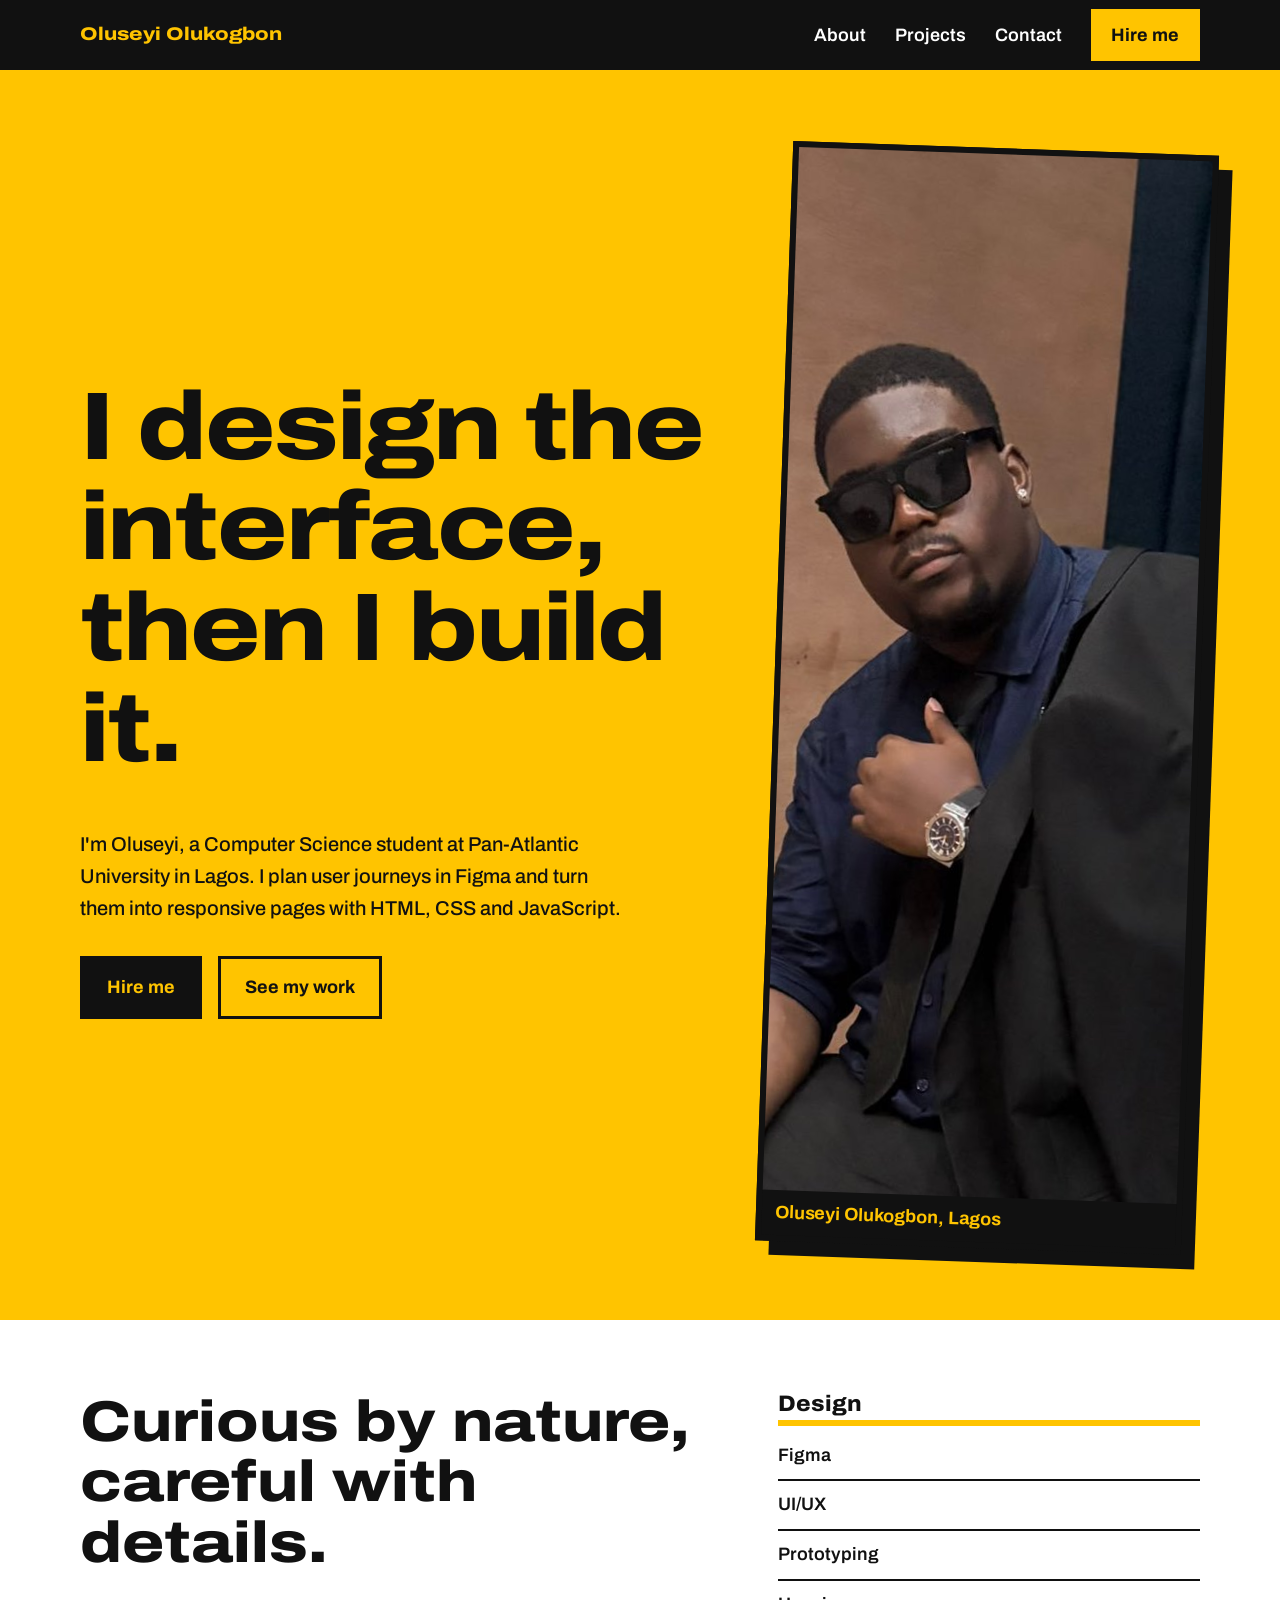
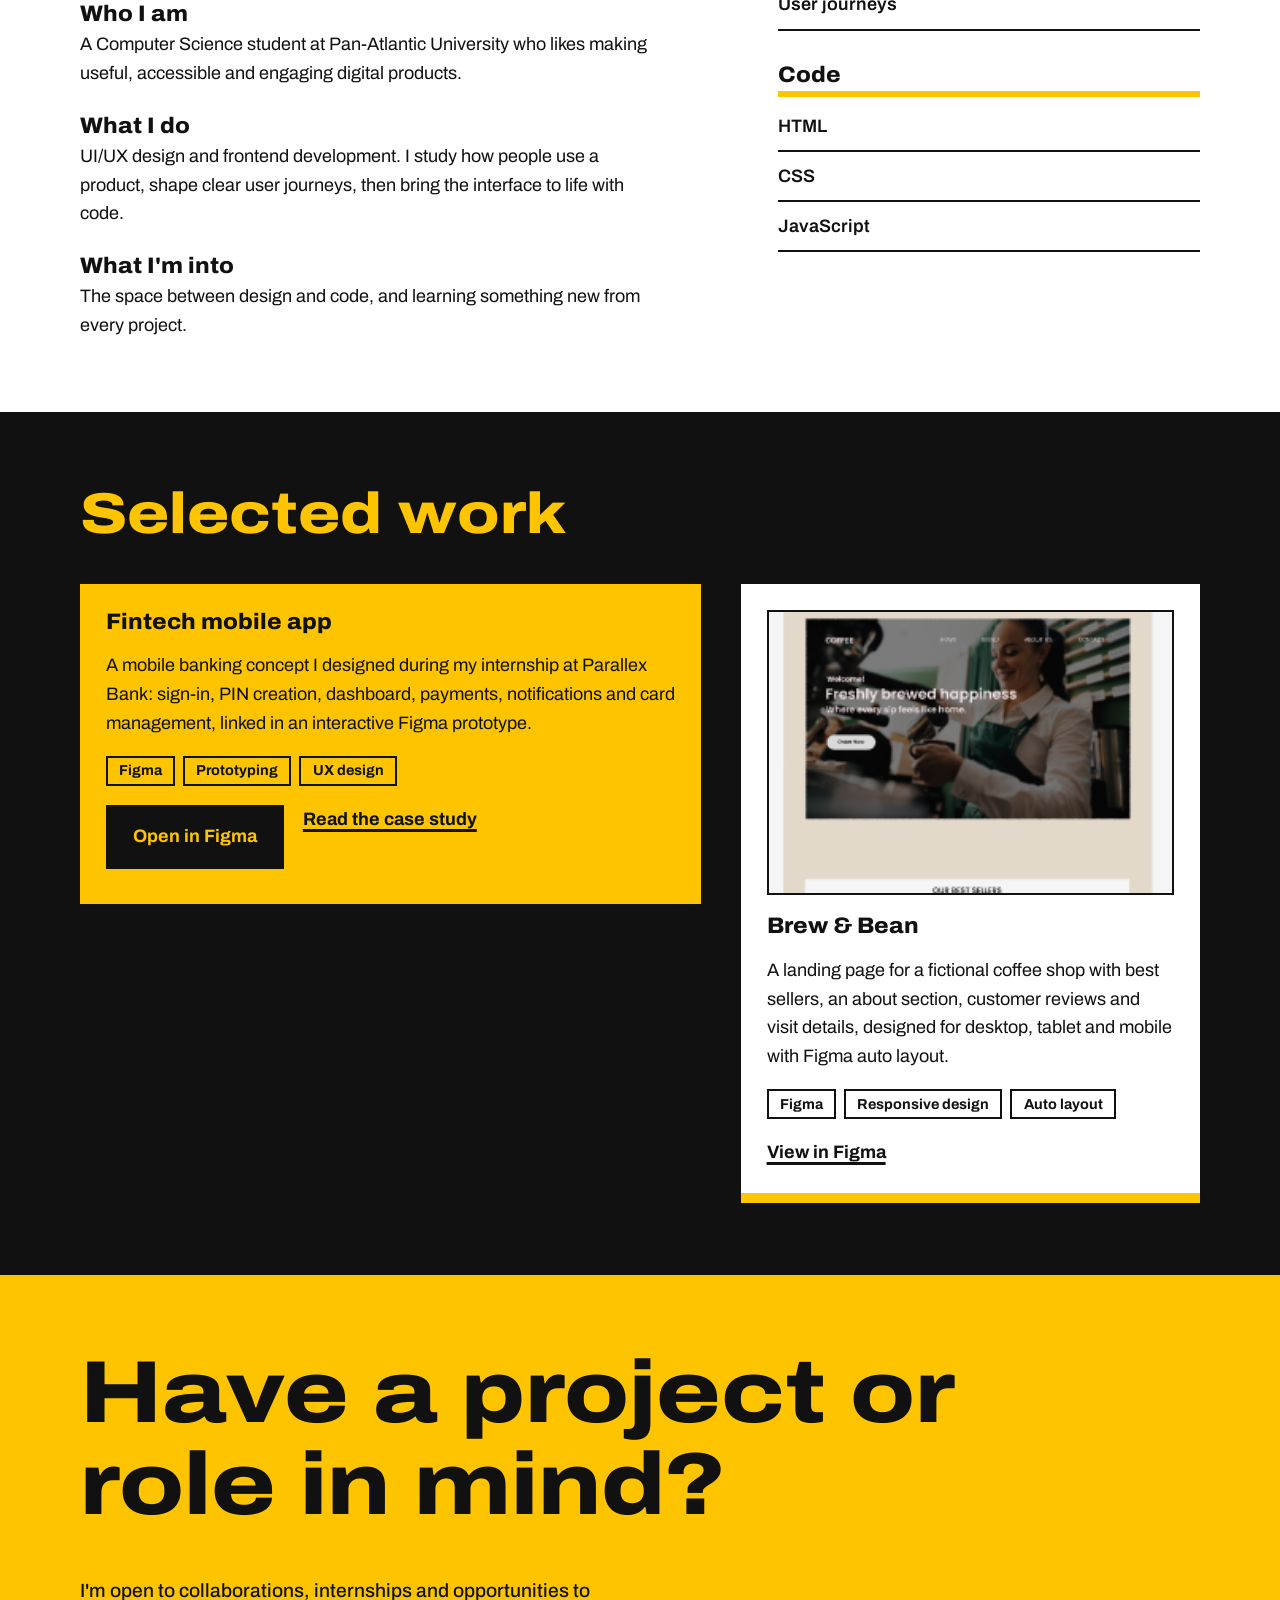
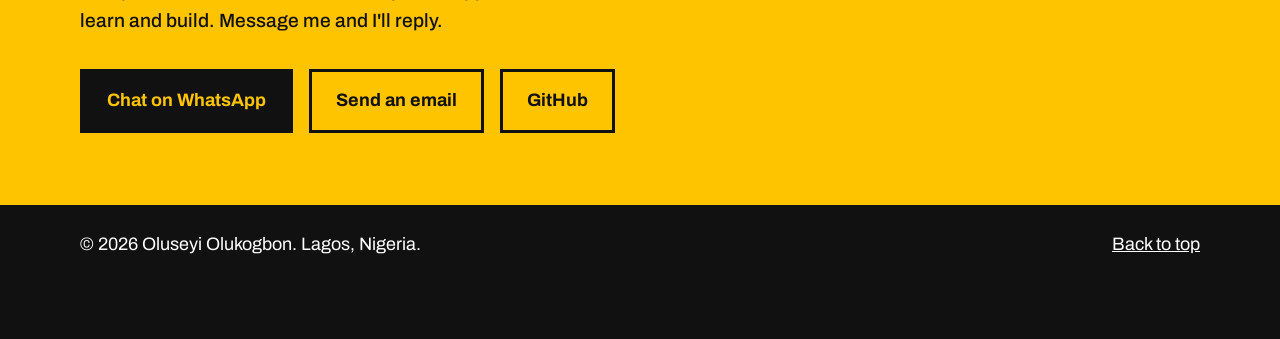
==== index.html @ bdf4d350 "Add files via upload" ====
<!DOCTYPE html>
<html lang="en">
<head>
<meta charset="UTF-8"><meta name="viewport" content="width=device-width, initial-scale=1">
<title>Oluseyi Olukogbon | UI/UX designer and frontend developer</title>
<meta name="description" content="Oluseyi Olukogbon, a Computer Science student in Lagos who designs interfaces in Figma and builds them with HTML, CSS and JavaScript.">
<link rel="preconnect" href="https://fonts.googleapis.com"><link rel="preconnect" href="https://fonts.gstatic.com" crossorigin>
<link href="https://fonts.googleapis.com/css2?family=Archivo:wdth,wght@62..125,400..800&display=swap" rel="stylesheet">
<link rel="stylesheet" href="style.css">
</head>
<body>
<header class="top"><div class="wrap">
  <a class="logo" href="#top">Oluseyi Olukogbon</a>
  <button class="menu" aria-expanded="false" aria-controls="nav">Menu</button>
  <nav id="nav" aria-label="Main"><a href="#about">About</a><a href="#projects">Projects</a><a href="#contact">Contact</a><a class="btn" data-link="whatsapp" href="#contact">Hire me</a></nav>
</div></header>
<main id="top">
<section class="hero"><div class="wrap">
  <div>
    <h1>I design the interface, then I build it.</h1>
    <p class="lead">I'm Oluseyi, a Computer Science student at Pan-Atlantic University in Lagos. I plan user journeys in Figma and turn them into responsive pages with HTML, CSS and JavaScript.</p>
    <div class="actions"><a class="btn" data-link="whatsapp" href="#contact">Hire me</a><a class="btn ghost" href="#projects">See my work</a></div>
  </div>
  <figure class="photo"><img src="assets/images/oluseyi.jpg" alt="Oluseyi Olukogbon in sunglasses, a navy shirt and a black blazer over one shoulder" width="900" height="1043"><figcaption>Oluseyi Olukogbon, Lagos</figcaption></figure>
</div></section>

<section id="about" class="about"><div class="wrap">
  <div>
    <h2>Curious by nature, careful with details.</h2>
    <h3>Who I am</h3><p>A Computer Science student at Pan-Atlantic University who likes making useful, accessible and engaging digital products.</p>
    <h3>What I do</h3><p>UI/UX design and frontend development. I study how people use a product, shape clear user journeys, then bring the interface to life with code.</p>
    <h3>What I'm into</h3><p>The space between design and code, and learning something new from every project.</p>
  </div>
  <div class="skills" aria-label="Skills">
    <h3>Design</h3><ul><li>Figma</li><li>UI/UX</li><li>Prototyping</li><li>User journeys</li></ul>
    <h3>Code</h3><ul><li>HTML</li><li>CSS</li><li>JavaScript</li></ul>
  </div>
</div></section>

<section id="projects" class="projects"><div class="wrap">
  <h2>Selected work</h2>
  <div class="grid">
    <article class="card plain">
      <h3>Fintech mobile app</h3>
      <p>A mobile banking concept I designed during my internship at Parallex Bank: sign-in, PIN creation, dashboard, payments, notifications and card management, linked in an interactive Figma prototype.</p>
      <ul class="stack"><li>Figma</li><li>Prototyping</li><li>UX design</li></ul>
      <div class="links"><a class="btn" data-link="fintech" href="#">Open in Figma</a><a href="project-fintech.html">Read the case study</a></div>
    </article>
    <article class="card">
      <img src="assets/images/brew-bean.png" alt="Brew and Bean landing page: hero with a barista and the best sellers row" loading="lazy">
      <h3>Brew &amp; Bean</h3>
      <p>A landing page for a fictional coffee shop with best sellers, an about section, customer reviews and visit details, designed for desktop, tablet and mobile with Figma auto layout.</p>
      <ul class="stack"><li>Figma</li><li>Responsive design</li><li>Auto layout</li></ul>
      <div class="links"><a data-link="brewBean" href="#">View in Figma</a></div>
    </article>
  </div>
</div></section>

<section id="contact" class="contact"><div class="wrap">
  <h2>Have a project or role in mind?</h2>
  <p>I'm open to collaborations, internships and opportunities to learn and build. Message me and I'll reply.</p>
  <div class="actions"><a class="btn" data-link="whatsapp" href="#">Chat on WhatsApp</a><a class="btn ghost" data-link="email" href="#">Send an email</a><a class="btn ghost" data-link="github" href="#">GitHub</a></div>
</div></section>
</main>
<a class="btn float-cta" data-link="whatsapp" href="#contact">Hire me</a>
<footer><div class="wrap"><span>© <span id="year"></span> Oluseyi Olukogbon. Lagos, Nigeria.</span><a href="#top">Back to top</a></div></footer>
<script src="script.js"></script>
</body>
</html>
---- style.css ----
/* Oluseyi Olukogbon portfolio. Palette borrowed from Lagos danfo buses: yellow body, black stripe. */
:root{--yellow:#ffc400;--black:#111;--white:#fff;--grey:#d9d9d9;--font:"Archivo",system-ui,sans-serif}
*{box-sizing:border-box}html{scroll-behavior:smooth}
body{margin:0;font:400 18px/1.6 var(--font);background:var(--yellow);color:var(--black)}
img{max-width:100%;display:block}a{color:inherit}
h1,h2,h3{font-weight:800;font-stretch:118%;line-height:1.05;margin:0 0 .5em}
h1{font-size:clamp(2.5rem,7.5vw,6rem);letter-spacing:-.02em}h2{font-size:clamp(2rem,5vw,3.6rem)}h3{font-size:1.4rem;font-stretch:105%}
:focus-visible{outline:3px solid var(--black);outline-offset:3px}
.wrap{width:min(1120px,92%);margin:0 auto}
section{padding:4.5rem 0}
.btn{display:inline-block;background:var(--black);color:var(--yellow);font-weight:700;text-decoration:none;padding:.9rem 1.5rem;border:3px solid var(--black);transition:transform .15s,box-shadow .15s}
.btn:hover{transform:translate(-3px,-3px);box-shadow:5px 5px 0 var(--black)}
.btn.ghost{background:transparent;color:inherit}
/* header */
.top{background:var(--black);color:var(--white);position:sticky;top:0;z-index:10;border-bottom:6px solid var(--yellow)}
.top .wrap{display:flex;align-items:center;justify-content:space-between;min-height:70px;gap:1rem}
.logo{font-weight:800;font-stretch:118%;text-decoration:none;color:var(--yellow);font-size:1.15rem}
nav{display:flex;gap:1.8rem;align-items:center}nav a{text-decoration:none;font-weight:600}nav a:hover{color:var(--yellow)}
nav .btn{background:var(--yellow);color:var(--black);border-color:var(--yellow);padding:.55rem 1.1rem}nav .btn:hover{box-shadow:4px 4px 0 var(--white)}
.menu{display:none;background:none;color:var(--white);border:2px solid var(--white);padding:.4rem .8rem;font:inherit;cursor:pointer}
/* hero */
.hero .wrap{display:grid;grid-template-columns:1.2fr .8fr;gap:3.5rem;align-items:center}
.lead{font-size:1.25rem;max-width:34rem;font-weight:500}
.actions{display:flex;flex-wrap:wrap;gap:1rem;margin-top:2rem}
.photo{margin:0;border:6px solid var(--black);box-shadow:14px 14px 0 var(--black);background:var(--black);transform:rotate(2deg)}
.photo img{width:100%;aspect-ratio:4/4.6;object-fit:cover}
.photo figcaption{background:var(--black);color:var(--yellow);font-weight:700;padding:.5rem .8rem}
/* about */
.about{background:var(--white)}
.about .wrap{display:grid;grid-template-columns:1.2fr .8fr;gap:4rem}
.about h3{margin:1.6rem 0 .3rem}.about p{margin:0;max-width:36rem}
.skills h3{border-bottom:6px solid var(--yellow);padding-bottom:.3rem;margin-top:0}
.skills ul{list-style:none;padding:0;margin:0 0 2rem}
.skills li{padding:.6rem 0;border-bottom:2px solid var(--black);font-weight:600}
/* projects */
.projects{background:var(--black);color:var(--white)}
.projects h2{color:var(--yellow)}
.grid{display:grid;grid-template-columns:1.15fr .85fr;gap:2.5rem;align-items:start;margin-top:2.5rem}
.card{background:var(--white);color:var(--black);padding:1.6rem;border-bottom:10px solid var(--yellow)}
.card.plain{background:var(--yellow)}
.card img{width:100%;margin-bottom:1.2rem;border:2px solid var(--black)}
.stack{display:flex;flex-wrap:wrap;gap:.5rem;list-style:none;padding:0;margin:1rem 0}
.stack li{font-weight:700;font-size:.9rem;border:2px solid var(--black);padding:.1rem .7rem}
.links{display:flex;gap:1.2rem;flex-wrap:wrap;margin-top:1.2rem}
.links a{font-weight:700;text-decoration-thickness:3px;text-underline-offset:4px}
.links a.btn{text-decoration:none}
/* contact */
.contact h2{font-size:clamp(2.4rem,7vw,5.5rem);max-width:15ch}
.contact p{max-width:32rem;font-weight:500;font-size:1.2rem}
footer{background:var(--black);color:var(--white);padding:1.6rem 0 5rem}
footer .wrap{display:flex;justify-content:space-between;flex-wrap:wrap;gap:1rem}
.float-cta{display:none}
/* project page */
.back{display:inline-block;margin-bottom:1.5rem;font-weight:700}
.detail{background:var(--white);padding:clamp(1.4rem,4vw,3rem);border:6px solid var(--black);box-shadow:12px 12px 0 var(--black)}
.facts{display:grid;grid-template-columns:repeat(3,1fr);gap:1.5rem;margin:2rem 0;padding:1.2rem 0;border-block:3px solid var(--black)}
.facts dt{font-weight:800}.facts dd{margin:0}
.detail h2{font-size:1.8rem;margin-top:2.6rem}.detail ul:not(.stack){padding-left:1.2rem}.detail li{margin-bottom:.4rem}
.figma{background:var(--yellow);padding:1.5rem;border:3px solid var(--black);margin:1rem 0}
.lesson{border-left:8px solid var(--yellow);padding-left:1.2rem;font-size:1.2rem;font-weight:500}
@media(max-width:860px){
.hero .wrap,.about .wrap,.grid{grid-template-columns:1fr}
.photo{max-width:380px;margin:1rem auto 0}
.menu{display:block}nav{display:none;position:absolute;top:76px;left:0;right:0;flex-direction:column;align-items:flex-start;background:var(--black);padding:1.2rem 4%;border-bottom:6px solid var(--yellow)}nav.open{display:flex}
.facts{grid-template-columns:1fr}section{padding:3rem 0}
.float-cta{display:block;position:fixed;right:4%;bottom:1rem;z-index:20;background:var(--black);color:var(--yellow);box-shadow:0 0 0 3px var(--yellow)}}
@media(prefers-reduced-motion:reduce){*{transition:none!important;scroll-behavior:auto}}
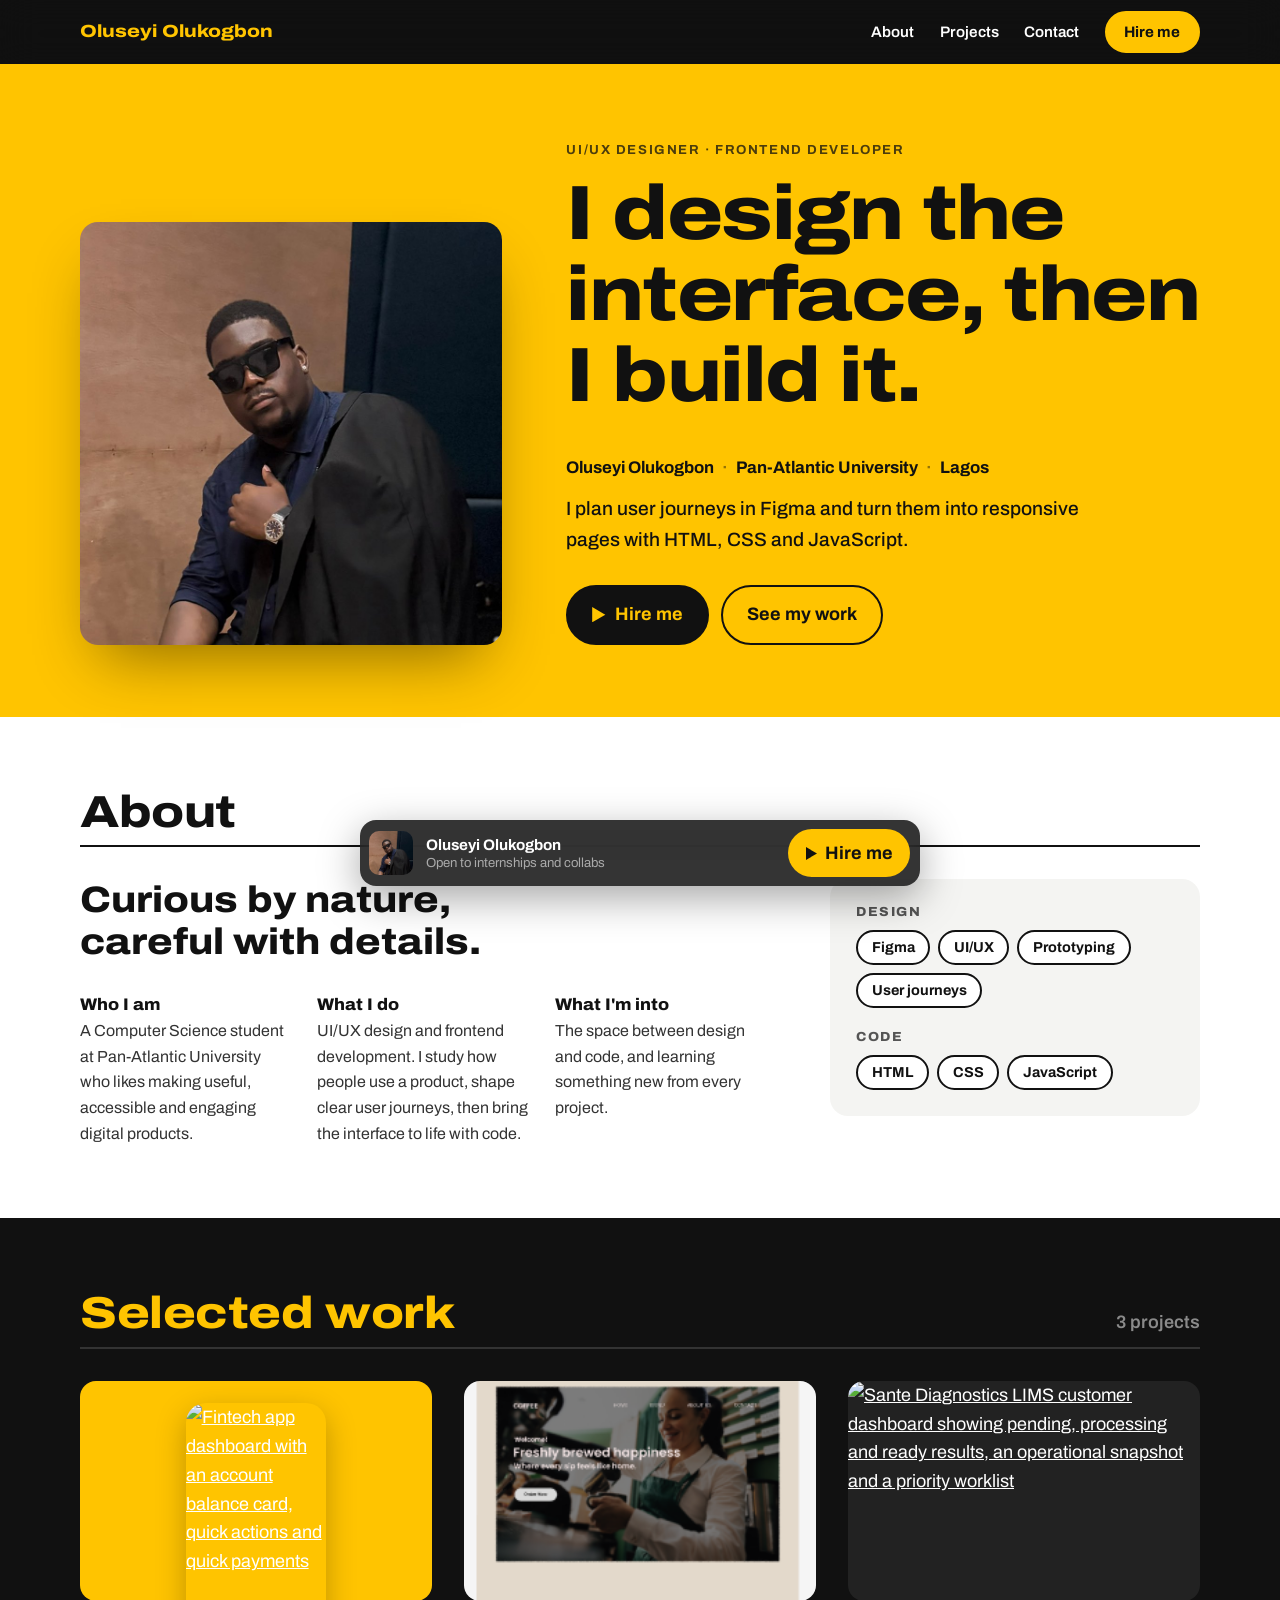
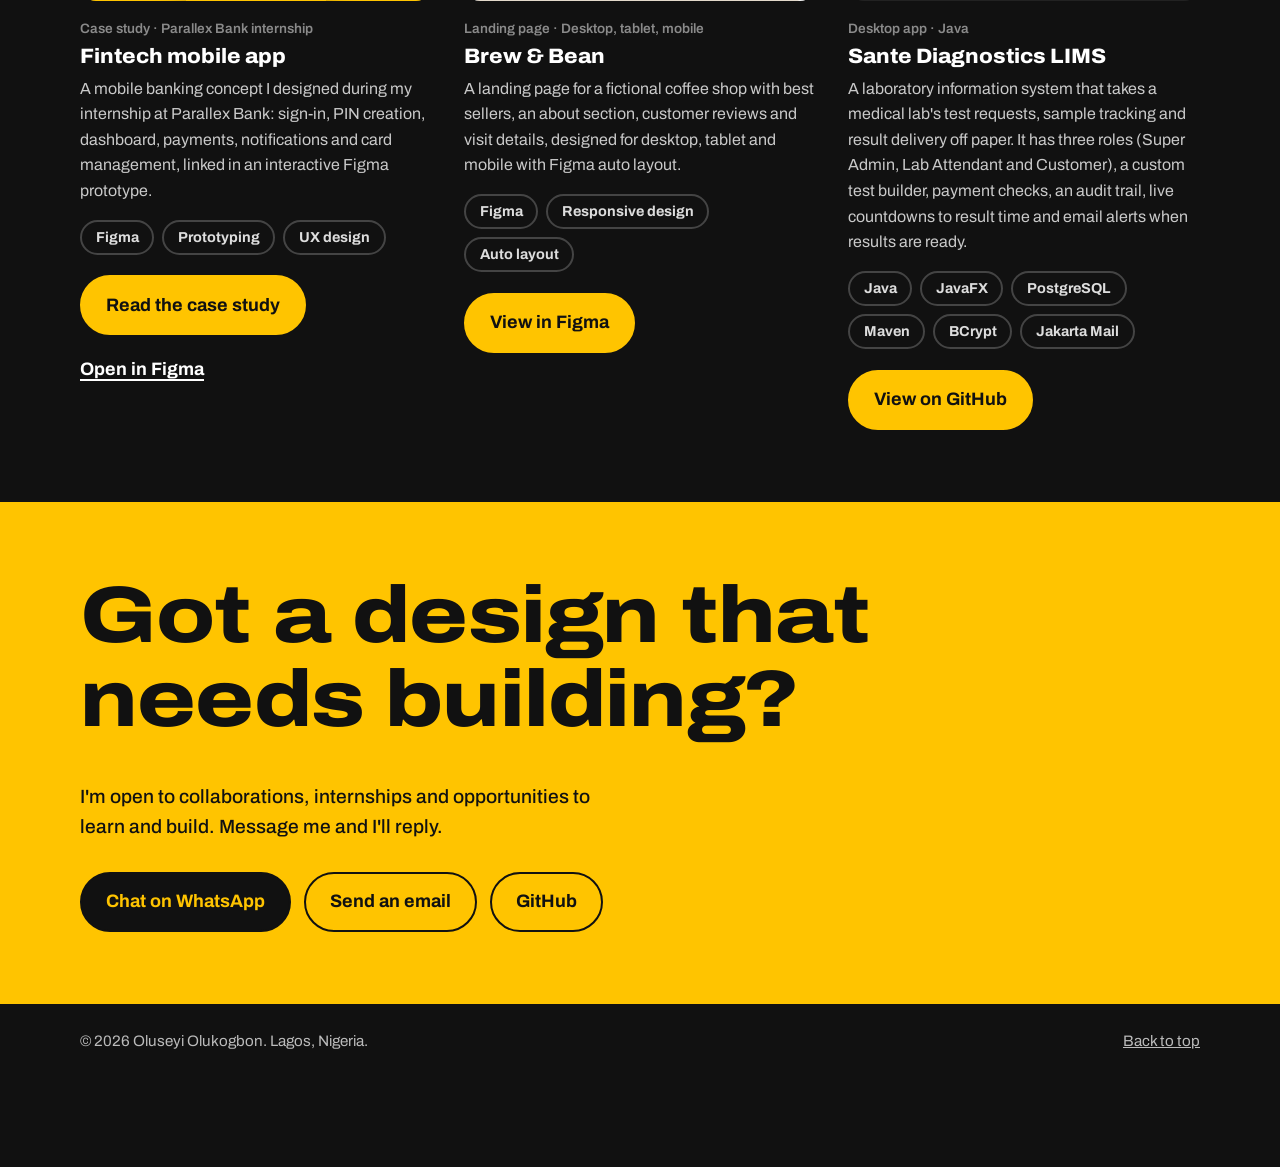
==== commit ae13eb11: "Add files via upload" ====
--- a/index.html
+++ b/index.html
@@ -12,57 +12,93 @@
 <header class="top"><div class="wrap">
   <a class="logo" href="#top">Oluseyi Olukogbon</a>
   <button class="menu" aria-expanded="false" aria-controls="nav">Menu</button>
-  <nav id="nav" aria-label="Main"><a href="#about">About</a><a href="#projects">Projects</a><a href="#contact">Contact</a><a class="btn" data-link="whatsapp" href="#contact">Hire me</a></nav>
+  <nav id="nav" aria-label="Main"><a href="#about">About</a><a href="#projects">Projects</a><a href="#contact">Contact</a><a class="btn small" data-link="whatsapp" href="#contact">Hire me</a></nav>
 </div></header>
+
 <main id="top">
 <section class="hero"><div class="wrap">
-  <div>
+  <figure class="cover">
+    <img src="assets/images/oluseyi.jpg" alt="Oluseyi Olukogbon in sunglasses, a navy shirt and a black blazer over one shoulder" width="900" height="1043">
+  </figure>
+  <div class="hero-text">
+    <p class="eyebrow">UI/UX designer · Frontend developer</p>
     <h1>I design the interface, then I build it.</h1>
-    <p class="lead">I'm Oluseyi, a Computer Science student at Pan-Atlantic University in Lagos. I plan user journeys in Figma and turn them into responsive pages with HTML, CSS and JavaScript.</p>
-    <div class="actions"><a class="btn" data-link="whatsapp" href="#contact">Hire me</a><a class="btn ghost" href="#projects">See my work</a></div>
+    <p class="byline">Oluseyi Olukogbon <span>·</span> Pan-Atlantic University <span>·</span> Lagos</p>
+    <p class="lead">I plan user journeys in Figma and turn them into responsive pages with HTML, CSS and JavaScript.</p>
+    <div class="actions">
+      <a class="btn" data-link="whatsapp" href="#contact"><svg class="play" viewBox="0 0 12 14" aria-hidden="true"><path d="M0 0l12 7-12 7z"/></svg>Hire me</a>
+      <a class="btn ghost" href="#projects">See my work</a>
+    </div>
   </div>
-  <figure class="photo"><img src="assets/images/oluseyi.jpg" alt="Oluseyi Olukogbon in sunglasses, a navy shirt and a black blazer over one shoulder" width="900" height="1043"><figcaption>Oluseyi Olukogbon, Lagos</figcaption></figure>
 </div></section>
 
 <section id="about" class="about"><div class="wrap">
-  <div>
-    <h2>Curious by nature, careful with details.</h2>
-    <h3>Who I am</h3><p>A Computer Science student at Pan-Atlantic University who likes making useful, accessible and engaging digital products.</p>
-    <h3>What I do</h3><p>UI/UX design and frontend development. I study how people use a product, shape clear user journeys, then bring the interface to life with code.</p>
-    <h3>What I'm into</h3><p>The space between design and code, and learning something new from every project.</p>
-  </div>
-  <div class="skills" aria-label="Skills">
-    <h3>Design</h3><ul><li>Figma</li><li>UI/UX</li><li>Prototyping</li><li>User journeys</li></ul>
-    <h3>Code</h3><ul><li>HTML</li><li>CSS</li><li>JavaScript</li></ul>
+  <div class="shelf-head"><h2>About</h2></div>
+  <div class="about-grid">
+    <div class="bio">
+      <p class="big">Curious by nature, careful with details.</p>
+      <div class="facts">
+        <div><h3>Who I am</h3><p>A Computer Science student at Pan-Atlantic University who likes making useful, accessible and engaging digital products.</p></div>
+        <div><h3>What I do</h3><p>UI/UX design and frontend development. I study how people use a product, shape clear user journeys, then bring the interface to life with code.</p></div>
+        <div><h3>What I'm into</h3><p>The space between design and code, and learning something new from every project.</p></div>
+      </div>
+    </div>
+    <div class="skills" aria-label="Skills">
+      <h3>Design</h3><ul class="pills"><li>Figma</li><li>UI/UX</li><li>Prototyping</li><li>User journeys</li></ul>
+      <h3>Code</h3><ul class="pills"><li>HTML</li><li>CSS</li><li>JavaScript</li></ul>
+    </div>
   </div>
 </div></section>
 
 <section id="projects" class="projects"><div class="wrap">
-  <h2>Selected work</h2>
+  <div class="shelf-head"><h2>Selected work</h2><span>3 projects</span></div>
   <div class="grid">
-    <article class="card plain">
+    <article class="card">
+      <a class="art yellow" href="project-fintech.html" aria-label="Read the Fintech mobile app case study">
+        <img src="assets/images/fintech-dashboard.png" alt="Fintech app dashboard with an account balance card, quick actions and quick payments" width="467" height="731" loading="lazy">
+      </a>
+      <p class="sub">Case study · Parallex Bank internship</p>
       <h3>Fintech mobile app</h3>
       <p>A mobile banking concept I designed during my internship at Parallex Bank: sign-in, PIN creation, dashboard, payments, notifications and card management, linked in an interactive Figma prototype.</p>
-      <ul class="stack"><li>Figma</li><li>Prototyping</li><li>UX design</li></ul>
-      <div class="links"><a class="btn" data-link="fintech" href="#">Open in Figma</a><a href="project-fintech.html">Read the case study</a></div>
+      <ul class="pills dark"><li>Figma</li><li>Prototyping</li><li>UX design</li></ul>
+      <div class="links"><a class="btn" href="project-fintech.html">Read the case study</a><a class="text-link" data-link="fintech" href="#">Open in Figma</a></div>
     </article>
     <article class="card">
-      <img src="assets/images/brew-bean.png" alt="Brew and Bean landing page: hero with a barista and the best sellers row" loading="lazy">
+      <a class="art" data-link="brewBean" href="#" aria-label="View Brew and Bean in Figma">
+        <img src="assets/images/brew-bean.png" alt="Brew and Bean landing page hero: a barista pouring coffee beside the headline Freshly brewed happiness" width="1124" height="692" loading="lazy">
+      </a>
+      <p class="sub">Landing page · Desktop, tablet, mobile</p>
       <h3>Brew &amp; Bean</h3>
       <p>A landing page for a fictional coffee shop with best sellers, an about section, customer reviews and visit details, designed for desktop, tablet and mobile with Figma auto layout.</p>
-      <ul class="stack"><li>Figma</li><li>Responsive design</li><li>Auto layout</li></ul>
-      <div class="links"><a data-link="brewBean" href="#">View in Figma</a></div>
+      <ul class="pills dark"><li>Figma</li><li>Responsive design</li><li>Auto layout</li></ul>
+      <div class="links"><a class="btn" data-link="brewBean" href="#">View in Figma</a></div>
+    </article>
+    <article class="card">
+      <a class="art wide" data-link="sante" href="#" aria-label="View the Sante Diagnostics LIMS code on GitHub">
+        <img src="assets/images/sante-lims.jpg" alt="Sante Diagnostics LIMS customer dashboard showing pending, processing and ready results, an operational snapshot and a priority worklist" width="1600" height="822" loading="lazy">
+      </a>
+      <p class="sub">Desktop app · Java</p>
+      <h3>Sante Diagnostics LIMS</h3>
+      <p>A laboratory information system that takes a medical lab's test requests, sample tracking and result delivery off paper. It has three roles (Super Admin, Lab Attendant and Customer), a custom test builder, payment checks, an audit trail, live countdowns to result time and email alerts when results are ready.</p>
+      <ul class="pills dark"><li>Java</li><li>JavaFX</li><li>PostgreSQL</li><li>Maven</li><li>BCrypt</li><li>Jakarta Mail</li></ul>
+      <div class="links"><a class="btn" data-link="sante" href="#">View on GitHub</a></div>
     </article>
   </div>
 </div></section>
 
 <section id="contact" class="contact"><div class="wrap">
-  <h2>Have a project or role in mind?</h2>
+  <h2>Got a design that needs building?</h2>
   <p>I'm open to collaborations, internships and opportunities to learn and build. Message me and I'll reply.</p>
   <div class="actions"><a class="btn" data-link="whatsapp" href="#">Chat on WhatsApp</a><a class="btn ghost" data-link="email" href="#">Send an email</a><a class="btn ghost" data-link="github" href="#">GitHub</a></div>
 </div></section>
 </main>
-<a class="btn float-cta" data-link="whatsapp" href="#contact">Hire me</a>
+
+<div class="player" role="complementary" aria-label="Quick contact">
+  <img src="assets/images/oluseyi.jpg" alt="" width="44" height="44">
+  <div class="now"><b>Oluseyi Olukogbon</b><span>Open to internships and collabs</span></div>
+  <a class="play-btn" data-link="whatsapp" href="#contact"><svg viewBox="0 0 12 14" aria-hidden="true"><path d="M0 0l12 7-12 7z"/></svg><span>Hire me</span></a>
+</div>
+
 <footer><div class="wrap"><span>© <span id="year"></span> Oluseyi Olukogbon. Lagos, Nigeria.</span><a href="#top">Back to top</a></div></footer>
 <script src="script.js"></script>
 </body>
--- a/style.css
+++ b/style.css
@@ -1,67 +1,130 @@
-/* Oluseyi Olukogbon portfolio. Palette borrowed from Lagos danfo buses: yellow body, black stripe. */
-:root{--yellow:#ffc400;--black:#111;--white:#fff;--grey:#d9d9d9;--font:"Archivo",system-ui,sans-serif}
-*{box-sizing:border-box}html{scroll-behavior:smooth}
-body{margin:0;font:400 18px/1.6 var(--font);background:var(--yellow);color:var(--black)}
-img{max-width:100%;display:block}a{color:inherit}
+/* Oluseyi Olukogbon portfolio. Palette borrowed from Lagos danfo buses: yellow body, black stripe.
+   softer corners, music app style shelves, mini player at the bottom for contact */
+:root{--yellow:#ffc400;--black:#111;--ink:#1b1b1b;--white:#fff;--grey:#d9d9d9;--muted:#8a8a8a;--soft:#f4f4f2;--font:"Archivo",system-ui,sans-serif}
+*{box-sizing:border-box}[hidden]{display:none!important}html{scroll-behavior:smooth;scroll-padding-top:80px}
+body{margin:0;overflow-x:clip;font:400 18px/1.6 var(--font);background:var(--black);color:var(--black);padding-bottom:88px}
+img{max-width:100%;display:block;height:auto}a{color:inherit}
 h1,h2,h3{font-weight:800;font-stretch:118%;line-height:1.05;margin:0 0 .5em}
-h1{font-size:clamp(2.5rem,7.5vw,6rem);letter-spacing:-.02em}h2{font-size:clamp(2rem,5vw,3.6rem)}h3{font-size:1.4rem;font-stretch:105%}
+h1{font-size:clamp(2.4rem,6vw,5rem);letter-spacing:-.02em}h2{font-size:clamp(1.8rem,4vw,2.8rem);letter-spacing:-.01em}h3{font-size:1.3rem;font-stretch:105%}
 :focus-visible{outline:3px solid var(--black);outline-offset:3px}
-.wrap{width:min(1120px,92%);margin:0 auto}
+.wrap{width:min(1120px,100% - 32px);margin:0 auto}
 section{padding:4.5rem 0}
-.btn{display:inline-block;background:var(--black);color:var(--yellow);font-weight:700;text-decoration:none;padding:.9rem 1.5rem;border:3px solid var(--black);transition:transform .15s,box-shadow .15s}
-.btn:hover{transform:translate(-3px,-3px);box-shadow:5px 5px 0 var(--black)}
+
+.btn{display:inline-flex;align-items:center;gap:.55rem;background:var(--black);color:var(--yellow);font-weight:700;text-decoration:none;padding:.85rem 1.5rem;border:2px solid var(--black);border-radius:999px;transition:transform .15s,background .15s}
+.btn:hover{transform:scale(1.04)}
 .btn.ghost{background:transparent;color:inherit}
-/* header */
-.top{background:var(--black);color:var(--white);position:sticky;top:0;z-index:10;border-bottom:6px solid var(--yellow)}
-.top .wrap{display:flex;align-items:center;justify-content:space-between;min-height:70px;gap:1rem}
-.logo{font-weight:800;font-stretch:118%;text-decoration:none;color:var(--yellow);font-size:1.15rem}
-nav{display:flex;gap:1.8rem;align-items:center}nav a{text-decoration:none;font-weight:600}nav a:hover{color:var(--yellow)}
-nav .btn{background:var(--yellow);color:var(--black);border-color:var(--yellow);padding:.55rem 1.1rem}nav .btn:hover{box-shadow:4px 4px 0 var(--white)}
-.menu{display:none;background:none;color:var(--white);border:2px solid var(--white);padding:.4rem .8rem;font:inherit;cursor:pointer}
-/* hero */
-.hero .wrap{display:grid;grid-template-columns:1.2fr .8fr;gap:3.5rem;align-items:center}
-.lead{font-size:1.25rem;max-width:34rem;font-weight:500}
-.actions{display:flex;flex-wrap:wrap;gap:1rem;margin-top:2rem}
-.photo{margin:0;border:6px solid var(--black);box-shadow:14px 14px 0 var(--black);background:var(--black);transform:rotate(2deg)}
-.photo img{width:100%;aspect-ratio:4/4.6;object-fit:cover}
-.photo figcaption{background:var(--black);color:var(--yellow);font-weight:700;padding:.5rem .8rem}
+.btn.small{padding:.45rem 1.1rem}
+.play{width:.75em;height:.85em;fill:currentColor}
+
+/* header, frosted like a music app */
+.top{position:sticky;top:0;z-index:10;background:rgb(17 17 17/.82);-webkit-backdrop-filter:saturate(180%) blur(18px);backdrop-filter:saturate(180%) blur(18px);color:var(--white);border-bottom:3px solid var(--yellow)}
+.top .wrap{display:flex;align-items:center;justify-content:space-between;min-height:64px;gap:1rem}
+.logo{font-weight:800;font-stretch:118%;text-decoration:none;color:var(--yellow);font-size:1.1rem}
+nav{display:flex;gap:1.6rem;align-items:center}nav a{text-decoration:none;font-weight:600;font-size:.95rem}nav a:not(.btn):hover{color:var(--yellow)}
+nav .btn{background:var(--yellow);color:var(--black);border-color:var(--yellow)}
+.menu{display:none;background:none;color:var(--white);border:2px solid #555;border-radius:999px;padding:.35rem .9rem;font:inherit;cursor:pointer}
+
+/* hero, laid out like an artist page */
+.hero{background:var(--yellow)}
+.hero .wrap{display:grid;grid-template-columns:.8fr 1.2fr;gap:clamp(2rem,5vw,4rem);align-items:end}
+.cover{margin:0;border-radius:18px;overflow:hidden;box-shadow:0 30px 60px -20px rgb(0 0 0/.45)}
+.hero .cover img{width:100%;aspect-ratio:1;object-fit:cover;object-position:50% 20%}
+.eyebrow{font-weight:700;font-size:.82rem;letter-spacing:.12em;text-transform:uppercase;margin:0 0 .9rem;opacity:.75}
+.byline{font-weight:700;font-size:1.05rem;margin:0 0 .8rem}.byline span{opacity:.45;margin:0 .3rem}
+.lead{font-size:1.2rem;max-width:34rem;font-weight:500;margin:0}
+.actions{display:flex;flex-wrap:wrap;gap:.8rem;margin-top:1.8rem}
+
+/* shelf headings */
+.shelf-head{display:flex;align-items:baseline;justify-content:space-between;gap:1rem;border-bottom:2px solid currentColor;padding-bottom:.6rem;margin-bottom:2rem}
+.shelf-head h2{margin:0}.shelf-head span{font-weight:600;color:var(--muted)}
+
 /* about */
 .about{background:var(--white)}
-.about .wrap{display:grid;grid-template-columns:1.2fr .8fr;gap:4rem}
-.about h3{margin:1.6rem 0 .3rem}.about p{margin:0;max-width:36rem}
-.skills h3{border-bottom:6px solid var(--yellow);padding-bottom:.3rem;margin-top:0}
-.skills ul{list-style:none;padding:0;margin:0 0 2rem}
-.skills li{padding:.6rem 0;border-bottom:2px solid var(--black);font-weight:600}
-/* projects */
+.about-grid{display:grid;grid-template-columns:1.3fr .7fr;gap:clamp(2rem,5vw,4rem)}
+.big{font-weight:800;font-stretch:112%;font-size:clamp(1.6rem,3.2vw,2.3rem);line-height:1.15;margin:0 0 2rem;max-width:20ch}
+.facts{display:grid;grid-template-columns:repeat(3,1fr);gap:1.6rem}
+.facts h3{font-size:1.05rem;margin-bottom:.3rem}.facts p{margin:0;font-size:1rem;color:#333}
+.skills{background:var(--soft);border-radius:18px;padding:1.6rem;align-self:start}
+.skills h3{font-size:.82rem;letter-spacing:.12em;text-transform:uppercase;color:#555;margin:0 0 .7rem}
+.skills .pills+h3{margin-top:1.4rem}
+.pills{display:flex;flex-wrap:wrap;gap:.5rem;list-style:none;padding:0;margin:0}
+.pills li{font-weight:700;font-size:.9rem;background:var(--white);border:2px solid var(--black);padding:.25rem .85rem;border-radius:999px}
+.pills.dark li{background:transparent;border-color:#444;color:#ddd}
+
+/* projects shelf */
 .projects{background:var(--black);color:var(--white)}
-.projects h2{color:var(--yellow)}
-.grid{display:grid;grid-template-columns:1.15fr .85fr;gap:2.5rem;align-items:start;margin-top:2.5rem}
-.card{background:var(--white);color:var(--black);padding:1.6rem;border-bottom:10px solid var(--yellow)}
-.card.plain{background:var(--yellow)}
-.card img{width:100%;margin-bottom:1.2rem;border:2px solid var(--black)}
-.stack{display:flex;flex-wrap:wrap;gap:.5rem;list-style:none;padding:0;margin:1rem 0}
-.stack li{font-weight:700;font-size:.9rem;border:2px solid var(--black);padding:.1rem .7rem}
-.links{display:flex;gap:1.2rem;flex-wrap:wrap;margin-top:1.2rem}
-.links a{font-weight:700;text-decoration-thickness:3px;text-underline-offset:4px}
-.links a.btn{text-decoration:none}
+.projects .shelf-head{border-color:#333}.projects h2{color:var(--yellow)}
+.grid{display:grid;grid-template-columns:repeat(3,1fr);gap:2rem;align-items:start}
+.card p{color:#c9c9c9;margin:0 0 .2rem;font-size:1rem}
+.card .sub{font-size:.85rem;font-weight:600;color:var(--muted);margin:1.1rem 0 .35rem}
+.card h3{margin-bottom:.5rem}
+.card .pills{margin:1rem 0 1.3rem}
+.art{display:block;border-radius:16px;overflow:hidden;aspect-ratio:16/10;background:#222;transition:transform .25s}
+.art:hover{transform:translateY(-4px)}
+.art img{width:100%;height:100%;object-fit:cover;object-position:top}
+.art.wide img{object-position:left top}
+.art.yellow{background:var(--yellow);display:grid;place-items:end center;padding-top:1.4rem}
+.art.yellow img{width:40%;height:auto;object-fit:contain;border-radius:20px 20px 0 0;box-shadow:0 10px 30px rgb(0 0 0/.25)}
+.links{display:flex;gap:1.2rem;flex-wrap:wrap;align-items:center}
+.projects .btn{background:var(--yellow);color:var(--black);border-color:var(--yellow)}
+.text-link{font-weight:700;text-decoration-thickness:2px;text-underline-offset:4px}.text-link:hover{color:var(--yellow)}
+
 /* contact */
-.contact h2{font-size:clamp(2.4rem,7vw,5.5rem);max-width:15ch}
+.contact{background:var(--yellow)}
+.contact h2{font-size:clamp(2.4rem,7vw,5rem);max-width:14ch}
 .contact p{max-width:32rem;font-weight:500;font-size:1.2rem}
-footer{background:var(--black);color:var(--white);padding:1.6rem 0 5rem}
+
+/* mini player */
+.player{position:fixed;left:50%;bottom:14px;transform:translateX(-50%);z-index:20;width:min(560px,100% - 24px);display:flex;align-items:center;gap:.8rem;padding:.55rem .6rem .55rem .55rem;background:rgb(24 24 24/.88);-webkit-backdrop-filter:saturate(180%) blur(20px);backdrop-filter:saturate(180%) blur(20px);color:var(--white);border-radius:16px;box-shadow:0 12px 40px rgb(0 0 0/.35)}
+.player img{width:44px;height:44px;border-radius:10px;object-fit:cover;object-position:50% 20%}
+.now{display:flex;flex-direction:column;line-height:1.25;min-width:0;flex:1}
+.now b{font-size:.95rem}.now span{font-size:.82rem;color:#aaa;white-space:nowrap;overflow:hidden;text-overflow:ellipsis}
+.play-btn{display:inline-flex;align-items:center;gap:.5rem;background:var(--yellow);color:var(--black);font-weight:700;text-decoration:none;padding:.6rem 1.1rem;border-radius:999px;flex:none}
+.play-btn svg{width:11px;height:13px;fill:currentColor}
+
+footer{background:var(--black);color:#bbb;padding:1.6rem 0;font-size:.95rem}
 footer .wrap{display:flex;justify-content:space-between;flex-wrap:wrap;gap:1rem}
-.float-cta{display:none}
-/* project page */
-.back{display:inline-block;margin-bottom:1.5rem;font-weight:700}
-.detail{background:var(--white);padding:clamp(1.4rem,4vw,3rem);border:6px solid var(--black);box-shadow:12px 12px 0 var(--black)}
-.facts{display:grid;grid-template-columns:repeat(3,1fr);gap:1.5rem;margin:2rem 0;padding:1.2rem 0;border-block:3px solid var(--black)}
-.facts dt{font-weight:800}.facts dd{margin:0}
-.detail h2{font-size:1.8rem;margin-top:2.6rem}.detail ul:not(.stack){padding-left:1.2rem}.detail li{margin-bottom:.4rem}
-.figma{background:var(--yellow);padding:1.5rem;border:3px solid var(--black);margin:1rem 0}
-.lesson{border-left:8px solid var(--yellow);padding-left:1.2rem;font-size:1.2rem;font-weight:500}
+
+/* case study, laid out like an album page */
+.album{background:var(--yellow);padding-top:2.5rem}
+.back{display:inline-block;margin-bottom:1.8rem;font-weight:700;text-decoration:none}.back:hover{text-decoration:underline}
+.album-head{display:grid;grid-template-columns:.75fr 1.25fr;gap:clamp(2rem,5vw,4rem);align-items:end}
+.cover.yellow{background:var(--black);aspect-ratio:1;display:grid;place-items:end center;padding-top:2rem}
+.cover.yellow img{width:52%;border-radius:22px 22px 0 0}
+.album h1{font-size:clamp(2.4rem,5.5vw,4.4rem)}
+.meta{display:flex;flex-wrap:wrap;gap:.6rem 2.2rem;margin:1.8rem 0 0;padding-top:1rem;border-top:2px solid var(--black)}
+.meta dt{font-size:.78rem;letter-spacing:.1em;text-transform:uppercase;font-weight:700;opacity:.65}.meta dd{margin:0;font-weight:600}
+.case{background:var(--white)}
+.narrow{width:min(820px,100% - 32px)}
+.case h2{font-size:1.7rem;margin:2.8rem 0 .9rem}.case h2:first-child{margin-top:0}
+.case p{color:#333}
+.tracks{list-style:none;counter-reset:t;padding:0;margin:0;border-top:1px solid #e3e3e0}
+.tracks li{counter-increment:t;display:grid;grid-template-columns:2.2rem 1fr auto;gap:1rem;align-items:center;padding:.85rem .6rem;border-bottom:1px solid #e3e3e0;border-radius:8px}
+.tracks li::before{content:counter(t);color:var(--muted);font-weight:600;text-align:right}
+.tracks li:hover{background:var(--soft)}
+.tracks em{font-style:normal;font-size:.85rem;color:var(--muted);font-weight:600}
+.shots{display:flex;gap:1.5rem;overflow-x:auto;scroll-snap-type:x mandatory;padding:.4rem 0 1rem}
+.shots figure{margin:0;flex:0 0 min(260px,70%);scroll-snap-align:start}
+.shots img{border-radius:18px;background:var(--yellow);padding:1.2rem 1.2rem 0;box-shadow:0 14px 30px -14px rgb(0 0 0/.35)}
+.shots figcaption{margin-top:.8rem;font-size:.92rem;color:var(--muted)}.shots figcaption b{display:block;color:var(--black);font-size:1rem}
+.note a{font-weight:700}
+.lesson{border-left:6px solid var(--yellow);padding-left:1.2rem;font-size:1.25rem;font-weight:600;color:var(--black)!important}
+.more{margin-top:2.6rem}
+
+@media(max-width:1060px) and (min-width:861px){.grid{grid-template-columns:repeat(2,1fr)}}
 @media(max-width:860px){
-.hero .wrap,.about .wrap,.grid{grid-template-columns:1fr}
-.photo{max-width:380px;margin:1rem auto 0}
-.menu{display:block}nav{display:none;position:absolute;top:76px;left:0;right:0;flex-direction:column;align-items:flex-start;background:var(--black);padding:1.2rem 4%;border-bottom:6px solid var(--yellow)}nav.open{display:flex}
-.facts{grid-template-columns:1fr}section{padding:3rem 0}
-.float-cta{display:block;position:fixed;right:4%;bottom:1rem;z-index:20;background:var(--black);color:var(--yellow);box-shadow:0 0 0 3px var(--yellow)}}
-@media(prefers-reduced-motion:reduce){*{transition:none!important;scroll-behavior:auto}}
+  .hero .wrap,.about-grid,.grid,.album-head{grid-template-columns:1fr}
+  .grid{gap:3rem}
+  .hero .cover,.album .cover{max-width:340px}
+  .facts{grid-template-columns:1fr}
+  .menu{display:block}
+  nav{display:none;position:absolute;top:100%;left:0;right:0;flex-direction:column;align-items:flex-start;background:var(--black);padding:1.2rem 16px;border-bottom:3px solid var(--yellow)}
+  nav.open{display:flex}
+  section{padding:3rem 0}
+}
+@media(max-width:480px){
+  body{font-size:16px}
+  .now span{display:none}
+  .tracks li{grid-template-columns:1.6rem 1fr}.tracks em{display:none}
+}
+@media(prefers-reduced-motion:reduce){*{transition:none!important;scroll-behavior:auto!important}}
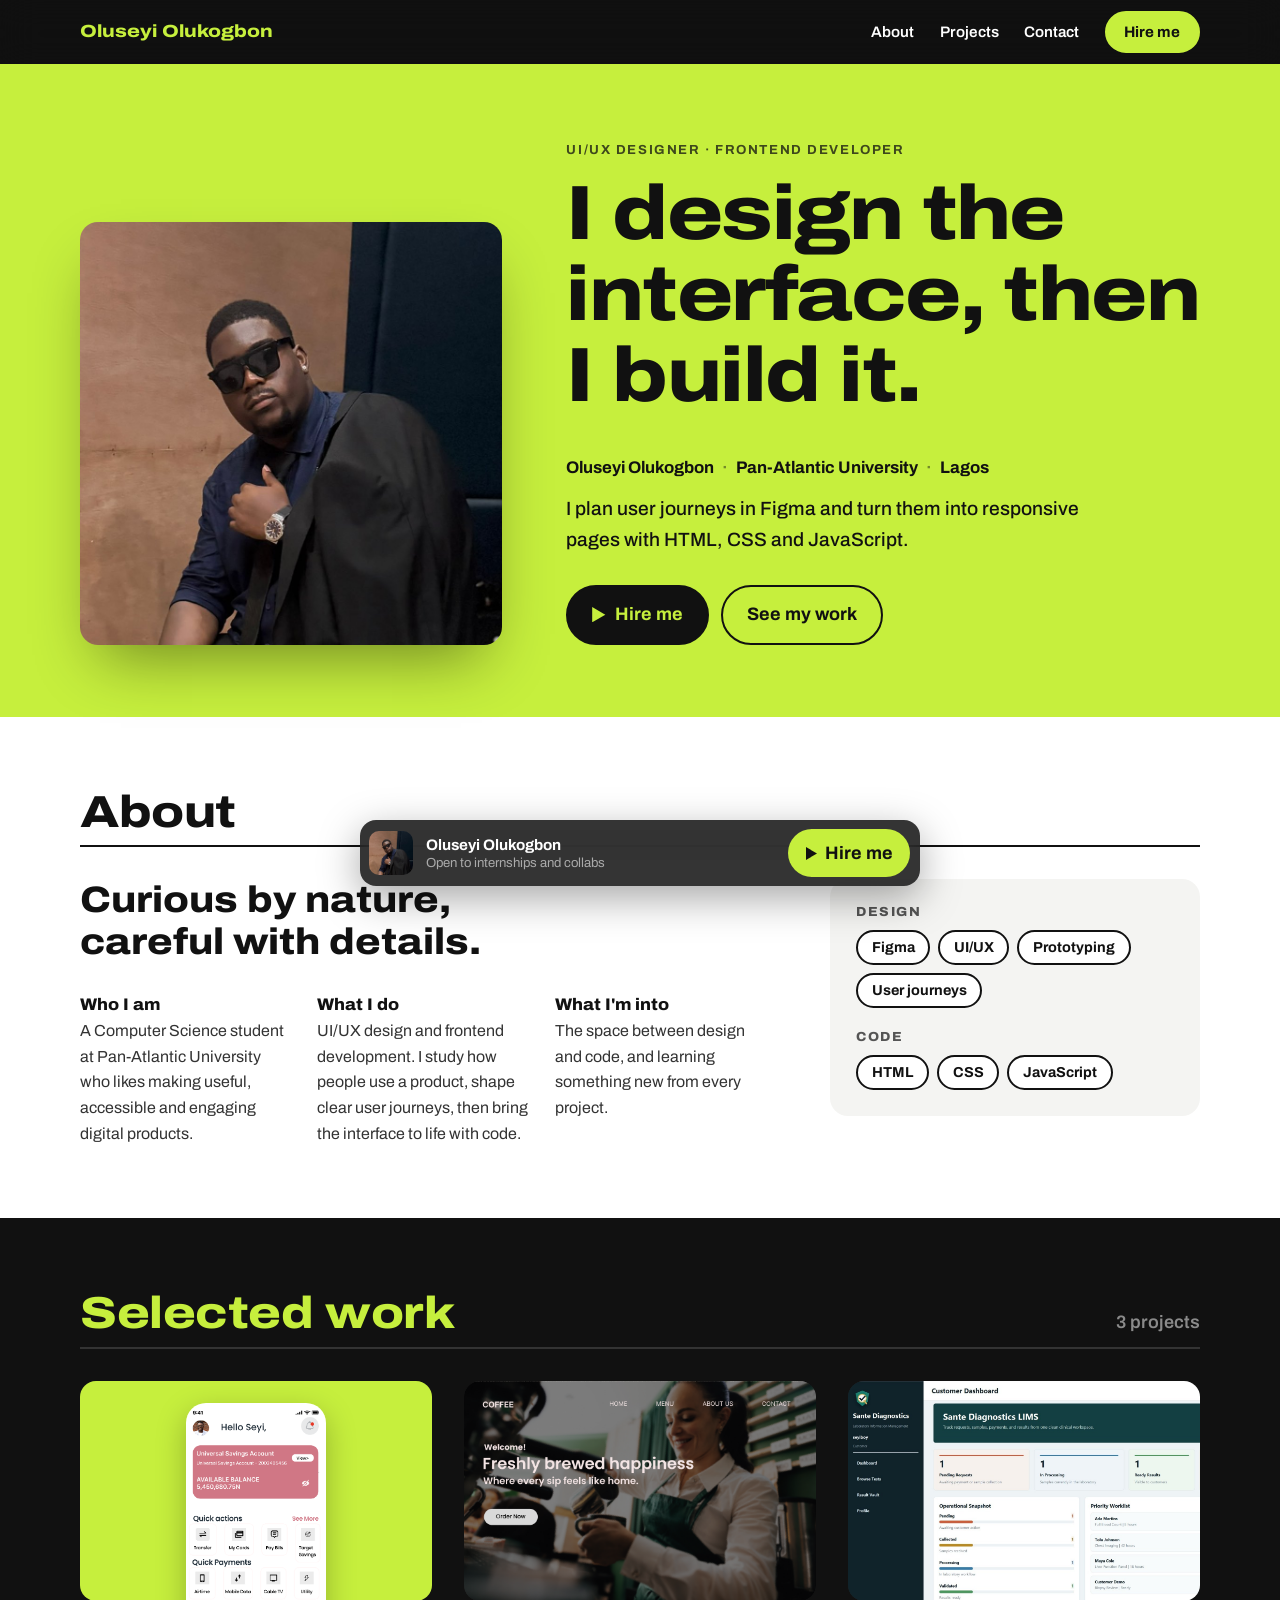
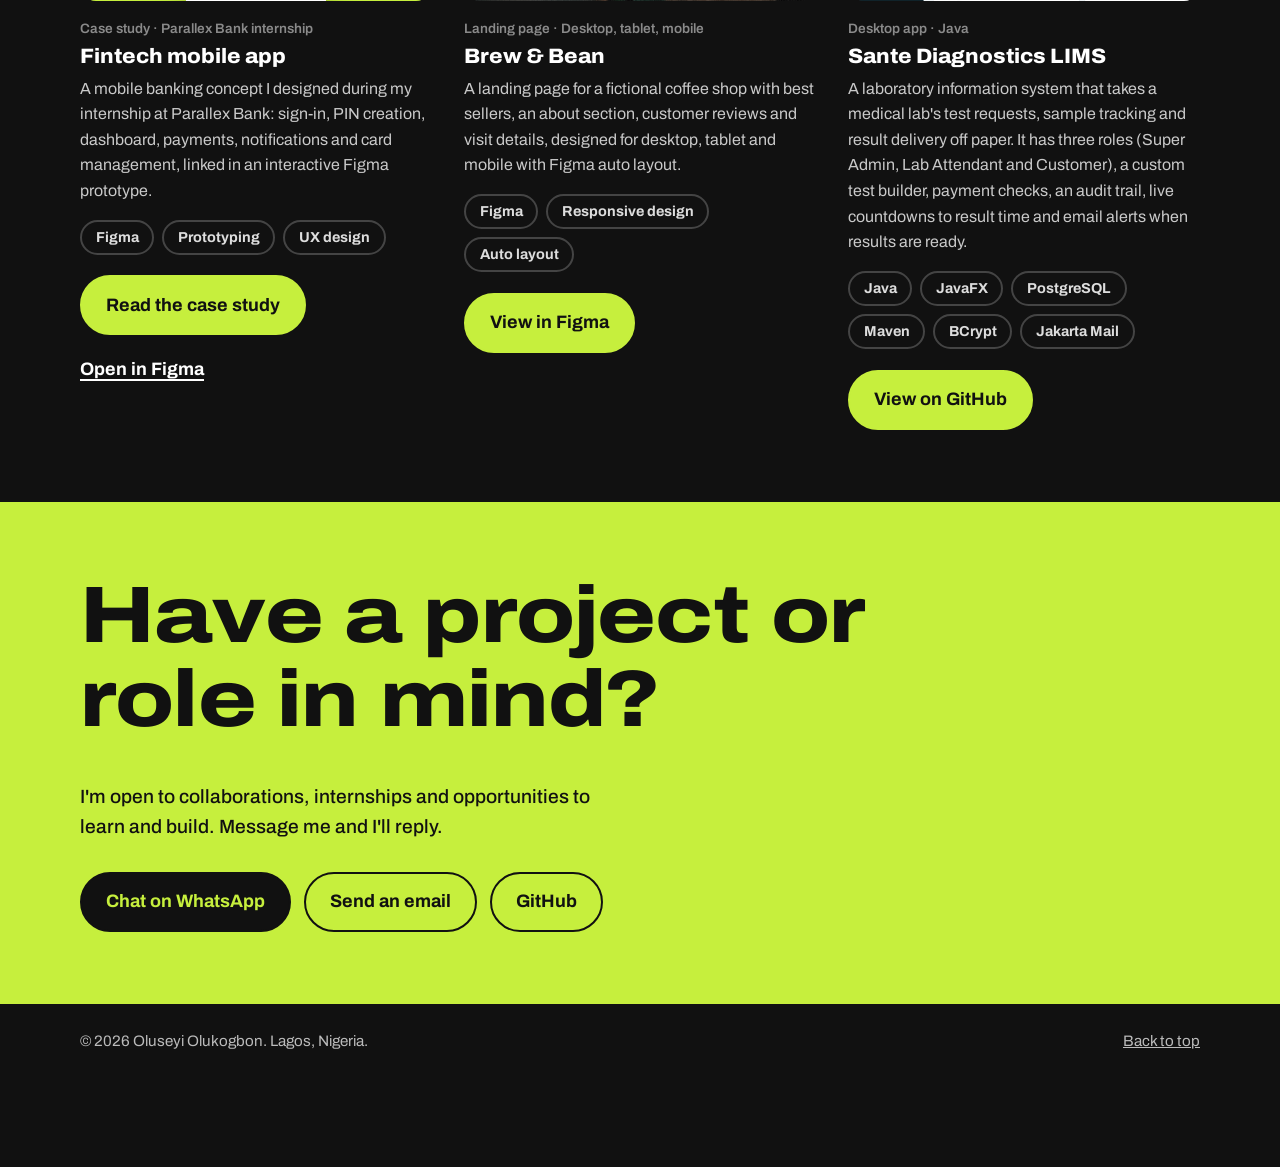
==== commit 7803d239: "Add files via upload" ====
--- a/index.html
+++ b/index.html
@@ -54,7 +54,7 @@
   <div class="shelf-head"><h2>Selected work</h2><span>3 projects</span></div>
   <div class="grid">
     <article class="card">
-      <a class="art yellow" href="project-fintech.html" aria-label="Read the Fintech mobile app case study">
+      <a class="art tinted" href="project-fintech.html" aria-label="Read the Fintech mobile app case study">
         <img src="assets/images/fintech-dashboard.png" alt="Fintech app dashboard with an account balance card, quick actions and quick payments" width="467" height="731" loading="lazy">
       </a>
       <p class="sub">Case study · Parallex Bank internship</p>
@@ -87,7 +87,7 @@
 </div></section>
 
 <section id="contact" class="contact"><div class="wrap">
-  <h2>Got a design that needs building?</h2>
+  <h2>Have a project or role in mind?</h2>
   <p>I'm open to collaborations, internships and opportunities to learn and build. Message me and I'll reply.</p>
   <div class="actions"><a class="btn" data-link="whatsapp" href="#">Chat on WhatsApp</a><a class="btn ghost" data-link="email" href="#">Send an email</a><a class="btn ghost" data-link="github" href="#">GitHub</a></div>
 </div></section>
--- a/style.css
+++ b/style.css
@@ -1,6 +1,6 @@
-/* Oluseyi Olukogbon portfolio. Palette borrowed from Lagos danfo buses: yellow body, black stripe.
-   softer corners, music app style shelves, mini player at the bottom for contact */
-:root{--yellow:#ffc400;--black:#111;--ink:#1b1b1b;--white:#fff;--grey:#d9d9d9;--muted:#8a8a8a;--soft:#f4f4f2;--font:"Archivo",system-ui,sans-serif}
+/* Oluseyi Olukogbon portfolio. lime and black, music app feel:
+   rounded covers, shelves, mini player at the bottom for contact */
+:root{--accent:#c6ef3d;--black:#111;--ink:#1b1b1b;--white:#fff;--grey:#d9d9d9;--muted:#8a8a8a;--soft:#f4f4f2;--font:"Archivo",system-ui,sans-serif}
 *{box-sizing:border-box}[hidden]{display:none!important}html{scroll-behavior:smooth;scroll-padding-top:80px}
 body{margin:0;overflow-x:clip;font:400 18px/1.6 var(--font);background:var(--black);color:var(--black);padding-bottom:88px}
 img{max-width:100%;display:block;height:auto}a{color:inherit}
@@ -10,22 +10,22 @@
 .wrap{width:min(1120px,100% - 32px);margin:0 auto}
 section{padding:4.5rem 0}
 
-.btn{display:inline-flex;align-items:center;gap:.55rem;background:var(--black);color:var(--yellow);font-weight:700;text-decoration:none;padding:.85rem 1.5rem;border:2px solid var(--black);border-radius:999px;transition:transform .15s,background .15s}
+.btn{display:inline-flex;align-items:center;gap:.55rem;background:var(--black);color:var(--accent);font-weight:700;text-decoration:none;padding:.85rem 1.5rem;border:2px solid var(--black);border-radius:999px;transition:transform .15s,background .15s}
 .btn:hover{transform:scale(1.04)}
 .btn.ghost{background:transparent;color:inherit}
 .btn.small{padding:.45rem 1.1rem}
 .play{width:.75em;height:.85em;fill:currentColor}
 
 /* header, frosted like a music app */
-.top{position:sticky;top:0;z-index:10;background:rgb(17 17 17/.82);-webkit-backdrop-filter:saturate(180%) blur(18px);backdrop-filter:saturate(180%) blur(18px);color:var(--white);border-bottom:3px solid var(--yellow)}
+.top{position:sticky;top:0;z-index:10;background:rgb(17 17 17/.82);-webkit-backdrop-filter:saturate(180%) blur(18px);backdrop-filter:saturate(180%) blur(18px);color:var(--white);border-bottom:3px solid var(--accent)}
 .top .wrap{display:flex;align-items:center;justify-content:space-between;min-height:64px;gap:1rem}
-.logo{font-weight:800;font-stretch:118%;text-decoration:none;color:var(--yellow);font-size:1.1rem}
-nav{display:flex;gap:1.6rem;align-items:center}nav a{text-decoration:none;font-weight:600;font-size:.95rem}nav a:not(.btn):hover{color:var(--yellow)}
-nav .btn{background:var(--yellow);color:var(--black);border-color:var(--yellow)}
+.logo{font-weight:800;font-stretch:118%;text-decoration:none;color:var(--accent);font-size:1.1rem}
+nav{display:flex;gap:1.6rem;align-items:center}nav a{text-decoration:none;font-weight:600;font-size:.95rem}nav a:not(.btn):hover{color:var(--accent)}
+nav .btn{background:var(--accent);color:var(--black);border-color:var(--accent)}
 .menu{display:none;background:none;color:var(--white);border:2px solid #555;border-radius:999px;padding:.35rem .9rem;font:inherit;cursor:pointer}
 
 /* hero, laid out like an artist page */
-.hero{background:var(--yellow)}
+.hero{background:var(--accent)}
 .hero .wrap{display:grid;grid-template-columns:.8fr 1.2fr;gap:clamp(2rem,5vw,4rem);align-items:end}
 .cover{margin:0;border-radius:18px;overflow:hidden;box-shadow:0 30px 60px -20px rgb(0 0 0/.45)}
 .hero .cover img{width:100%;aspect-ratio:1;object-fit:cover;object-position:50% 20%}
@@ -53,7 +53,7 @@
 
 /* projects shelf */
 .projects{background:var(--black);color:var(--white)}
-.projects .shelf-head{border-color:#333}.projects h2{color:var(--yellow)}
+.projects .shelf-head{border-color:#333}.projects h2{color:var(--accent)}
 .grid{display:grid;grid-template-columns:repeat(3,1fr);gap:2rem;align-items:start}
 .card p{color:#c9c9c9;margin:0 0 .2rem;font-size:1rem}
 .card .sub{font-size:.85rem;font-weight:600;color:var(--muted);margin:1.1rem 0 .35rem}
@@ -63,14 +63,14 @@
 .art:hover{transform:translateY(-4px)}
 .art img{width:100%;height:100%;object-fit:cover;object-position:top}
 .art.wide img{object-position:left top}
-.art.yellow{background:var(--yellow);display:grid;place-items:end center;padding-top:1.4rem}
-.art.yellow img{width:40%;height:auto;object-fit:contain;border-radius:20px 20px 0 0;box-shadow:0 10px 30px rgb(0 0 0/.25)}
+.art.tinted{background:var(--accent);display:grid;place-items:end center;padding-top:1.4rem}
+.art.tinted img{width:40%;height:auto;object-fit:contain;border-radius:20px 20px 0 0;box-shadow:0 10px 30px rgb(0 0 0/.25)}
 .links{display:flex;gap:1.2rem;flex-wrap:wrap;align-items:center}
-.projects .btn{background:var(--yellow);color:var(--black);border-color:var(--yellow)}
-.text-link{font-weight:700;text-decoration-thickness:2px;text-underline-offset:4px}.text-link:hover{color:var(--yellow)}
+.projects .btn{background:var(--accent);color:var(--black);border-color:var(--accent)}
+.text-link{font-weight:700;text-decoration-thickness:2px;text-underline-offset:4px}.text-link:hover{color:var(--accent)}
 
 /* contact */
-.contact{background:var(--yellow)}
+.contact{background:var(--accent)}
 .contact h2{font-size:clamp(2.4rem,7vw,5rem);max-width:14ch}
 .contact p{max-width:32rem;font-weight:500;font-size:1.2rem}
 
@@ -79,18 +79,18 @@
 .player img{width:44px;height:44px;border-radius:10px;object-fit:cover;object-position:50% 20%}
 .now{display:flex;flex-direction:column;line-height:1.25;min-width:0;flex:1}
 .now b{font-size:.95rem}.now span{font-size:.82rem;color:#aaa;white-space:nowrap;overflow:hidden;text-overflow:ellipsis}
-.play-btn{display:inline-flex;align-items:center;gap:.5rem;background:var(--yellow);color:var(--black);font-weight:700;text-decoration:none;padding:.6rem 1.1rem;border-radius:999px;flex:none}
+.play-btn{display:inline-flex;align-items:center;gap:.5rem;background:var(--accent);color:var(--black);font-weight:700;text-decoration:none;padding:.6rem 1.1rem;border-radius:999px;flex:none}
 .play-btn svg{width:11px;height:13px;fill:currentColor}
 
 footer{background:var(--black);color:#bbb;padding:1.6rem 0;font-size:.95rem}
 footer .wrap{display:flex;justify-content:space-between;flex-wrap:wrap;gap:1rem}
 
 /* case study, laid out like an album page */
-.album{background:var(--yellow);padding-top:2.5rem}
+.album{background:var(--accent);padding-top:2.5rem}
 .back{display:inline-block;margin-bottom:1.8rem;font-weight:700;text-decoration:none}.back:hover{text-decoration:underline}
 .album-head{display:grid;grid-template-columns:.75fr 1.25fr;gap:clamp(2rem,5vw,4rem);align-items:end}
-.cover.yellow{background:var(--black);aspect-ratio:1;display:grid;place-items:end center;padding-top:2rem}
-.cover.yellow img{width:52%;border-radius:22px 22px 0 0}
+.cover.tinted{background:var(--black);aspect-ratio:1;display:grid;place-items:end center;padding-top:2rem}
+.cover.tinted img{width:52%;border-radius:22px 22px 0 0}
 .album h1{font-size:clamp(2.4rem,5.5vw,4.4rem)}
 .meta{display:flex;flex-wrap:wrap;gap:.6rem 2.2rem;margin:1.8rem 0 0;padding-top:1rem;border-top:2px solid var(--black)}
 .meta dt{font-size:.78rem;letter-spacing:.1em;text-transform:uppercase;font-weight:700;opacity:.65}.meta dd{margin:0;font-weight:600}
@@ -105,10 +105,10 @@
 .tracks em{font-style:normal;font-size:.85rem;color:var(--muted);font-weight:600}
 .shots{display:flex;gap:1.5rem;overflow-x:auto;scroll-snap-type:x mandatory;padding:.4rem 0 1rem}
 .shots figure{margin:0;flex:0 0 min(260px,70%);scroll-snap-align:start}
-.shots img{border-radius:18px;background:var(--yellow);padding:1.2rem 1.2rem 0;box-shadow:0 14px 30px -14px rgb(0 0 0/.35)}
+.shots img{border-radius:18px;background:var(--accent);padding:1.2rem 1.2rem 0;box-shadow:0 14px 30px -14px rgb(0 0 0/.35)}
 .shots figcaption{margin-top:.8rem;font-size:.92rem;color:var(--muted)}.shots figcaption b{display:block;color:var(--black);font-size:1rem}
 .note a{font-weight:700}
-.lesson{border-left:6px solid var(--yellow);padding-left:1.2rem;font-size:1.25rem;font-weight:600;color:var(--black)!important}
+.lesson{border-left:6px solid var(--accent);padding-left:1.2rem;font-size:1.25rem;font-weight:600;color:var(--black)!important}
 .more{margin-top:2.6rem}
 
 @media(max-width:1060px) and (min-width:861px){.grid{grid-template-columns:repeat(2,1fr)}}
@@ -118,7 +118,7 @@
   .hero .cover,.album .cover{max-width:340px}
   .facts{grid-template-columns:1fr}
   .menu{display:block}
-  nav{display:none;position:absolute;top:100%;left:0;right:0;flex-direction:column;align-items:flex-start;background:var(--black);padding:1.2rem 16px;border-bottom:3px solid var(--yellow)}
+  nav{display:none;position:absolute;top:100%;left:0;right:0;flex-direction:column;align-items:flex-start;background:var(--black);padding:1.2rem 16px;border-bottom:3px solid var(--accent)}
   nav.open{display:flex}
   section{padding:3rem 0}
 }
